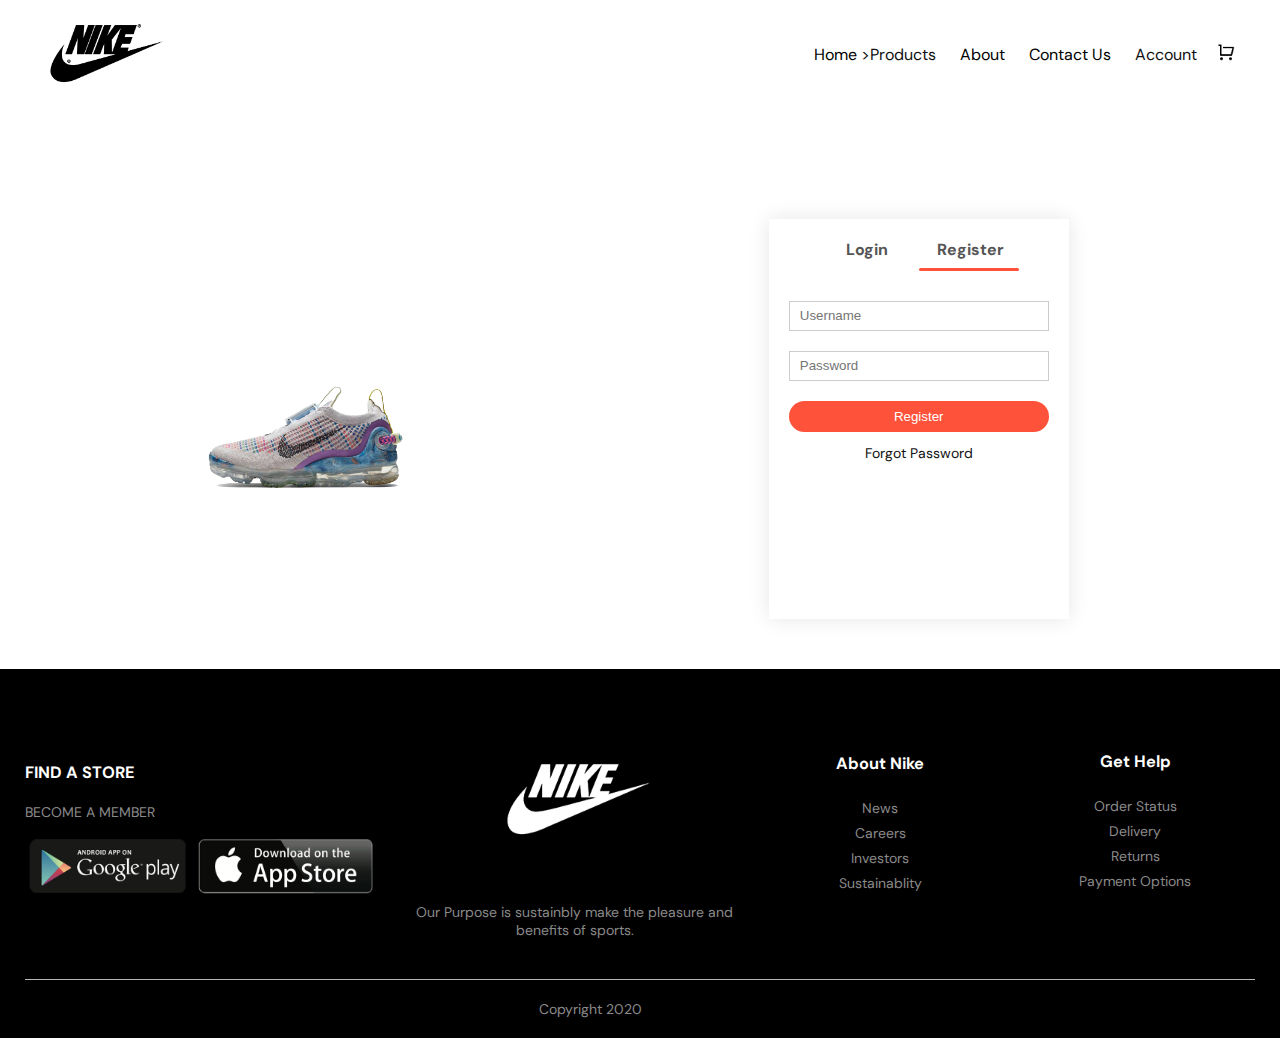
==== Account.html @ ef8a1289 "Website Upload" ====
<!DOCTYPE html>
<html lang="en">
<head>
	<meta charset="utf-8">
	<meta name="viewport" content="width=device-width",inital-scale="">
	<title>All Products-UI Website</title>
	<link rel="stylesheet" type="text/css" href="style.css">
	<link href="https://fonts.googleapis.com/css2?family=DM+Sans:wght@700&display=swap" rel="stylesheet">
	<link href="https://fonts.googleapis.com/css2?family=DM+Sans:wght@500;700&display=swap" rel="stylesheet">
	<link href="https://fonts.googleapis.com/css2?family=DM+Sans:wght@400;500;700&display=swap" rel="stylesheet">
	<link rel="stylesheet" type="text/css" href="https://stackpath.bootstrapcdn.com/font-awesome/4.7.0/css/font-awesome.min.css">


</head>
<body>
	<!-- Hero Section :- -->
    <div id="header">
	<div id="container">
	<div id="navbar">
		<div id="logo">
			<a href="index.html"><img src="assets/logo.png" width="120px"></a>
		</div>
		<nav>
			<ul id="Menuitems">
				<li<a href="index.html">Home</li></a>
				<li><a href="Products.html">>Products</li></a>
				<li>About</li>
				<li>Contact Us</li>
				<li><a href="Account.html">Account</li></a>
			</ul>
		</nav>
		<a href="cart.html"><img src="assets/cart.png" width="18px" height="18px"></a>
		<img src="assets/menu-line.png" class="menu-icon" onclick="menutoggle()">
	</div>
	</div>
</div>

  <!-- Account Page -->

     <div id="account-page">
		 <div id="small-container">
			 <div id="row">
				 <div id="shoe">
					 <img src="assets/hero.png">
				 </div>
				 <div id="col-2">
					<div id="form-container">
						<div class="form-btn">
							<span onclick="login()">Login</span>
							<span onclick="register()">Register</span>
							<hr id="Indicator">
						</div>
                   
						<form id="RF1">
							<input type="text" placeholder="Username">
							<input type="password" placeholder="Password">
							<button type="submit" class="btn">Register</button>
							<a href="">Forgot Password</a>
						</form>
				

						<form id="RF2">
							<input type="text" placeholder="Username">
							<input type="email" placeholder="Email">
							<input type="password" placeholder="Password">
							<button type="submit" class="btn">Login</button>
						
						</form>
					</div>
				</div>
				</div>
			 </div>
		 </div>
	 </div>

      <!-- Footer Section -->

        <div id="footer">
        	<div id="container">
        		<div id="row">
        			<div id="footer-col-1">
        			   <h3>FIND A STORE</h3>
        				<p>BECOME A MEMBER</p>
        				<div id="app-logo">
        					<img src="assets/app store.png">
        				</div>
        			
        				</div>
        				<div id="footer-col-2">
        				<img src="assets/nike white Logo.png">
        				<p>Our Purpose is sustainbly make the pleasure and benefits of sports.</p>
        			</div>
        			<div id="footer-col-4">
        			   <h3>About Nike</h3>
        				<ul>
        					<li>News</li>
        					<li>Careers</li>
        					<li>Investors</li>
        					<li>Sustainablity</li>
        				</ul>
        			</div>
        			<div id="footer-col-3">
        			   <h3>Get Help</h3>
        				<ul>
        					<li>Order Status</li>
        					<li>Delivery</li>
        					<li>Returns</li>
        					<li>Payment Options</li>
        					</ul>
        			</div>
         			</div>
         			<hr>
         			<p id="copyright">Copyright 2020</p>
                   </div>
                  </div>

        			

<!-- Javascript for Toggle Menu -->

<script >

	var Menuitems=document.getElementById("Menuitems");

	Menuitems.style.maxHeight="0px";


	function menutoggle() {
		if (Menuitems.style.maxHeight=="0px") 
		{
			Menuitems.style.maxHeight="200px";
		}
		else{
			Menuitems.style.maxHeight="0px"

		}
    }
    
</script>


   <!-- Js For Account Page -->
   
    <script>
		var RF1=document.getElementById("RF1");
		var RF2=document.getElementById("RF2");
		var Indicator=document.getElementById("Indicator");

		 function register(){
			 RF2.style.transform="translateX(0px)";
			 RF1.style.transform="translateX(0px)";
			 Indicator.style.transform="translateX(100px)";
		 }

		 function login(){
			 RF2.style.transform="translateX(300px)";
			 RF1.style.transform="translateX(300px)";
			 Indicator.style.transform="translateX(0px)";
		 }




	</script>


</body>
</html>
---- style.css ----
*{
	margin: 0;
	padding: 0;
	box-sizing: border-box;
}
/*Hero Section :-*/
#navbar{

	display: flex;
	align-items: center;
	padding: 20px;

}

nav{
	flex: 1;
	text-align: right;
}

nav ul{
	font-family: 'DM Sans', sans-serif;
	display: inline-block;
	list-style-type: none;
}

nav ul li{
	display: inline-block;
	margin-right: 20px;
}

a{
	text-decoration: none;
	color: #111111;
}

p{
	color: #111111;
}

#container{
	max-width: 1300px;
	margin: auto;
	padding-left: 25px;
	padding-right: 25px;
}

#row{
	display: flex;
	align-items: center;
	flex-wrap: wrap;
	justify-content: space-around;
}
#col-2{
	flex-basis: 50%;
	min-width: 300px;
}
#col-2 img{
	max-width: 150%;
	padding: 50px 0;
}

#col-2 h1{
	font-family: 'DM Sans', sans-serif;
	font-size: 40px;
	line-height: 60px;
	margin: 20px 10px;
}

#col-2 > p{
	margin-left: 15px;
    font-family: 'DM Sans', sans-serif;
   
}

#col-2 > a{
	 margin: 15px;
	 font-family: 'DM Sans', sans-serif;
}

.btn{
	
	display: inline-block;
	background: #ff523b;
	color: #fff;
	padding: 8px 30px;
	margin: 30px 0;
	border-radius: 30px;
	transition: background 0.5s;
}

.btn:hover{
	background: #563434;
}

#header{
/*background-color: #ffffff;
background-image: linear-gradient(315deg, #ffffff 0%, #d7e1ec 74%);*/

}


/*Categories :-*/

#Categories{
	margin: 70px 0;
}

#col-3{
	flex-basis: 30%;
	min-width: 250px;
	margin-bottom: 30px;
}

#col-3 img{
	width: 100%;
}

#small-container{
	margin:auto;
	padding-left: 25px;
	padding-right: 25px;
	margin-top: 60px;
}

#Categories p{
	font-family: 'DM Sans', sans-serif;
	font-size: 25px;
	margin-left: 50px;


}

h2{
	
	font-family: 'DM Sans', sans-serif;
	margin-top: 10px;
}

#SM{
	transform: translateY(45px);
}



#Categories h2{
	margin-left: 50px;
}

#small-container h2{
	  margin-left: 10px;
	  
	
}

#col-4{
	font-family: 'DM Sans', sans-serif;
	flex-basis: 25%;
	padding:10px;
	min-width: 200px;
	margin-bottom: 50px;
	margin-top: 10px;
	transition: transform 0.5s;
	

}

#col-4 img{
	width: 100%;
}

#title{
	text-align: center;
	margin: 0 auto 80px;
	position: relative;
	line-height: 60px;
	color: #555;
}

#title::after{
	content: '';
	background: #ff523b;
	width: 80px;
	height: 5px;
	border-radius: 5px;
	position: absolute;
	bottom: 0;
	left: 50%;
	transform: translateX(-50%);
}


#col-4 p{
	font-size: 14px;
}

#rating .fa{
	color: #ff523b;
}

#col-4:hover{
	transform: translateY(-5px);
}

/*/*Offer Section*/

#Offer #col-5{
	flex-basis: 50%;



}

#Offer #caption{
	font-family: 'DM Sans', sans-serif;
	line-height: 20px;

    
}

#col-5 img{
	width: 100%;
	transition: transform(0.5s);
}

#col-5 img:hover{
	transform: rotate(35deg);

}
#col-5 p{
	margin-bottom: 10px;
	font-family: 'DM Sans', sans-serif;
}

#Offer{
	margin-top: 80px;
	padding: 30px,0;
	background-color: #ffffff;
background-image: linear-gradient(315deg, #ffffff 0%, #d7e1ec 74%);

}

small{

	color: #555;
}


#col-5 h1{

	font-family: 'DM Sans', sans-serif;
}
#col-3 img{
	flex-basis: 30%;
	font-family: 'DM Sans', sans-serif;
	
}
/*/*Testimonial:-*/

#Testimonial{
	padding-top: 100px;
	padding-left:100px;
	padding-right:100px;
	font-family: 'DM Sans', sans-serif;

}
#Testimonial #col-3{
	text-align: center;
	padding: 40px 20px;	
	box-shadow: 0 0 20px rgba(0,0,0,0.1);
	cursor: pointer;
	transition: transform(0.5s);
}
#Testimonial #col-3 img{
	width:100px;
	margin-top: 20px;
	border-radius: 50%;
}
#Testimonial #col-3:hover{
	transform: translateY(-10px);
}
.fa.fa-quote-left{
	font-size: 34px;
	color:#ff523b;
}
 #col-3 p{
 	font-size: 12px;
 	margin: 12px 0;
 	color: #777
 }

#Testimonial #col-3 h3{
	font-weight: 600;
	font-size: 16px;
}
/*/*Brand Section*/

#brand{
	margin: 100px;

}
#col-6{
	width: 160px;
}
#col-6 img{
	width: 100%;
	cursor: pointer;
	filter: grayscale(100%);
}
#col-6 img:hover{
	filter: grayscale(0%);
}

/*/*Footer*/
#footer{
	background: #000;
	color: #8a8a8a;
	font-size: 14px;
	padding: 60px 0 20px;
	font-family: 'DM Sans', sans-serif;
}
#footer p{
	color: #8a8a8a;

}
#footer h3{
	color: #fff;
	margin-bottom: 20px;
}

#footer-col-1,#footer-col-2,#footer-col-3,#footer-col-4{
	min-width: 250px;
	margin-bottom: 20px;
}

#footer-col-1{
	flex-basis: 30%;
}
#footer-col-2{
	flex:1;
	text-align: center;
    
   
}


#footer-col-2 img{
	width: 150px;
	margin-bottom: 20px;


}




#footer-col-3,#footer-col-4{
	flex-basis: 20%;
	text-align: center;
	


}

ul{
	list-style-type: none;
}

 #app-logo img{
 	margin-top: 10px;
 	margin-left: 0px;
 	width: 350px;
 	height: 70px
 }

 #footer-col-4{
 	padding-bottom: 20px;
 	line-height: 25px;
 }

 #footer-col-3{
 	line-height: 25px;
 	padding-bottom: 25px;
 	padding-left: 10px;

 }

 #footer hr{
 	border: none;
 	background: #b5b5b5;
 	height: 1px;
 	margin:20px 0;
 }

 #copyright{
 	text-align: center;
 	margin-right:100px;
 }

.menu-icon{
	width: 28px;
	margin-left: 20px;
	display: none;
}


/* Products Page */

h2{
	margin: auto;
}



select{
	border: 1px solid #ff523b;
	padding: 5px;
	
}

select:focus{
	outline: none;
}
 
#page-btn{
	margin: 0px auto 80px;
}

#page-btn span{
	display: inline-block;
	border: 1px solid #ff523b;
	margin-left: 10px;
	width: 40px;
	height: 40px;
	text-align: center;
	line-height: 40px;
	cursor: pointer;
}


#page-btn span:hover{
	background:#ff523b;
	color: #fff;
}

h4,h3{
	font-family: 'DM Sans', sans-serif;
	
}

#PD1,#PD2,#PD3,#PD4{
	margin-left: 0PX;
}

select,input,.btn{
	margin-left: 15px;
}
 
#details{
	margin-top: 15px;
}

/* Product Details Page */

 #col-2 img{
	padding: 0;
	
}

#single-product #col-2{
	padding:20px;
}

h4{
	
	font-size: 22px;
	font-size: bold;
}

select{
	display: block;
	padding: 10px;
	margin-top: 20px;
}

input{
	width: 50px;
	height: 30px;
	padding-left: 10px;
	margin-right: 10px;
	border: 1px solid #ff523b;
}

input:focus{
	outline: none;
}

.fa{
	color:#ff523b;;
}

.small-img-row{
	display: flex;
	justify-content: space-between;
}

.small-img-col{
	flex-basis: 24%;
	cursor: pointer;
}

#LIKE{

	font-family: 'DM Sans', sans-serif;
	color: #555;
	position: relative;
	line-height: 10px;
	padding: 25px;
	transform: translateY(40px);
		
}





#LIKE::after{
	content: '';
	background: #ff523b;
	width: 80px;
	height: 5px;
	border-radius: 5px;
	position: absolute;
	bottom:0;
	left: 50%;
	transform: translateX(-800%);
	
	
}

#vm{
	
	font-family: 'DM Sans', sans-serif;
	display: flex;
	justify-content: flex-end;
	
}

/* Cart Page */

.cart-page{
	font-family: 'DM Sans', sans-serif;
	margin: 80px auto;
}
table{
	font-family: 'DM Sans', sans-serif;
	width: 100%;
	border-collapse: collapse;
}

.cart-info{
	display: flex;
	flex-wrap: wrap;
}
th{
	text-align: left;
	padding: 5px;
	columns: #ffffff;
	background: #ff523b;
	font-weight: normal;
}

#small-container1{
	margin:auto;
	padding-left: 100px;
	padding-right:100px;
	margin-top: 50px;
	padding-bottom: 100px;
}

td{
	padding: 10px 5px;
}

td input{
	width:40px;
	height: 30px;
	padding: 5px;
}

td a{
	color:#ff523b
}

td img{
	width: 100px;
	height: 100px;
	margin-right: 10px;
}

#total-price table{
	margin-left: 40px;
}

td:last-child{
	text-align: right;
}
th:last-child{
	text-align: right;
}

/* Account Page */

#shoe img{
	width: 500px
}

#account-page{
	padding: 50px 0;
	font-family: 'DM Sans', sans-serif;
}

#form-container{
    position: relative;
	background: #fff;
	width: 300px;
	height: 400px;
    text-align: center;
	padding: 20px 0;
	margin: auto;
	box-shadow: 0 0 20px rgba(0,0,0,0.1);
	overflow: hidden;

	
}


#form-container form{
    
	max-width: 300px;
	padding: 0 20px;
	position: absolute;
	margin-top: 20px;
	transition: transform 1s;	
}

#form-container span{
	font-weight: bold;
	padding: 0 10px;
	color: #555;
	cursor: pointer;
	width: 100px;
	display: inline-block;	
}

#form-btn{
	display: inline-block;
}


form input{

	width: 100%;
    margin: 10px 0;
	padding :0 10px;
	border: 1px solid #ccc;
}

form .btn{
	width: 100%;
	border: none;
	cursor: pointer;
	margin: 10px 0;
}

form .btn :focus{
	outline: none;
}

#RF1
{
	left:0;



	
}

#RF2
{
	left: -270px;
	width: 80%;
	

}



form  a{
	font-size: 14px;
}
#Indicator{
	width: 100px;
	border: none;
	background: #ff523b;
	height: 3px;
	margin-top: 8px;
	transform: translateX(100px);
	border-radius: 25px;
	margin-left: 50px;
	transition: transform 1s;
}


/*Media Query for Menu*/

@media only screen and (max-width: 800px){
	nav ul{
		position: absolute;
		top: 70px;
	    left: 0;
		background: #333;
		width: 100%;
		overflow: hidden;
		transition: max-height 0.5s;
	}

	nav ul li{
		display: block;
		margin-right: 50px;
		margin-top: 10px;
		margin-bottom: 10px;
		color: #ffffff;
	}
	.menu-icon{
		display: block;
		cursor: pointer;
	}

	
}




/*/*Media Query for Less than 600 Screen Size*/

@media only screen and (max-width: 600px){

	#row{
		text-align: center;
	}

	#col-2,#col-3,#col-4{
		flex-basis: 100%;
	}

    #Offer #col-5{
	flex-basis: 100%;

	}
	#Bigimg{
		width: 100%;
	}
 
	 select{
		 margin-left: 25px;
	 }
 
	 #LIKE{
		 margin-left: 60px;
	 }
	 #app-logo img{
    	width: 100%;
    }

    #copyright {
        margin-left:120px;
	}
	
#small-container1{
	margin:auto;
	padding-left: 10px;
	padding-right:10px;
	margin-top: 50px;
	padding-bottom: 100px;
}
	
.cart-info p{
	display:inline-block;
}

.cart-info small{
	margin-right: 100px;

}

 

 
 }
 
}
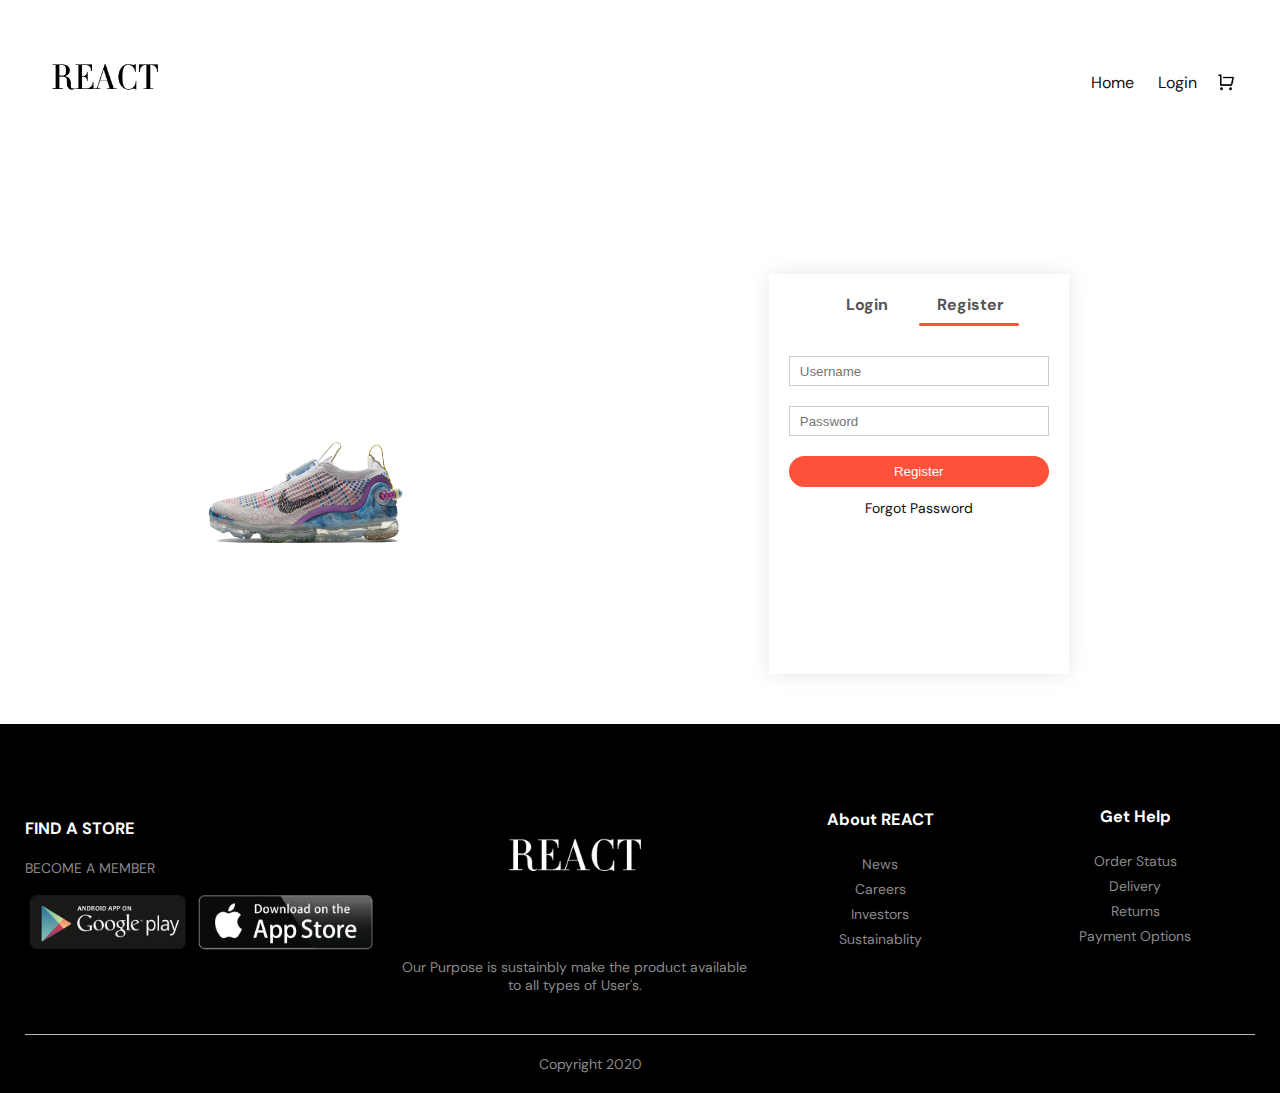
==== commit 95e49413: "App Link" ====
--- a/Account.html
+++ b/Account.html
@@ -22,14 +22,11 @@
 		</div>
 		<nav>
 			<ul id="Menuitems">
-				<li<a href="index.html">Home</li></a>
-				<li><a href="Products.html">>Products</li></a>
-				<li>About</li>
-				<li>Contact Us</li>
-				<li><a href="Account.html">Account</li></a>
+				<li><a href="index.html">Home</a></li>
+				<li><a href="Account.html">Login</li></a>
 			</ul>
 		</nav>
-		<a href="cart.html"><img src="assets/cart.png" width="18px" height="18px"></a>
+		<img src="assets/cart.png" width="18px" height="18px"></a>
 		<img src="assets/menu-line.png" class="menu-icon" onclick="menutoggle()">
 	</div>
 	</div>
@@ -87,11 +84,11 @@
         			
         				</div>
         				<div id="footer-col-2">
-        				<img src="assets/nike white Logo.png">
-        				<p>Our Purpose is sustainbly make the pleasure and benefits of sports.</p>
+        				<img src="assets/LOGO WHITE.png">
+        				<p>Our Purpose is sustainbly make the product available to all types of User's.</p>
         			</div>
         			<div id="footer-col-4">
-        			   <h3>About Nike</h3>
+        			   <h3>About REACT</h3>
         				<ul>
         					<li>News</li>
         					<li>Careers</li>
--- a/style.css
+++ b/style.css
@@ -76,6 +76,7 @@
 	 margin: 15px;
 	 font-family: 'DM Sans', sans-serif;
 }
+
 
 .btn{
 	
